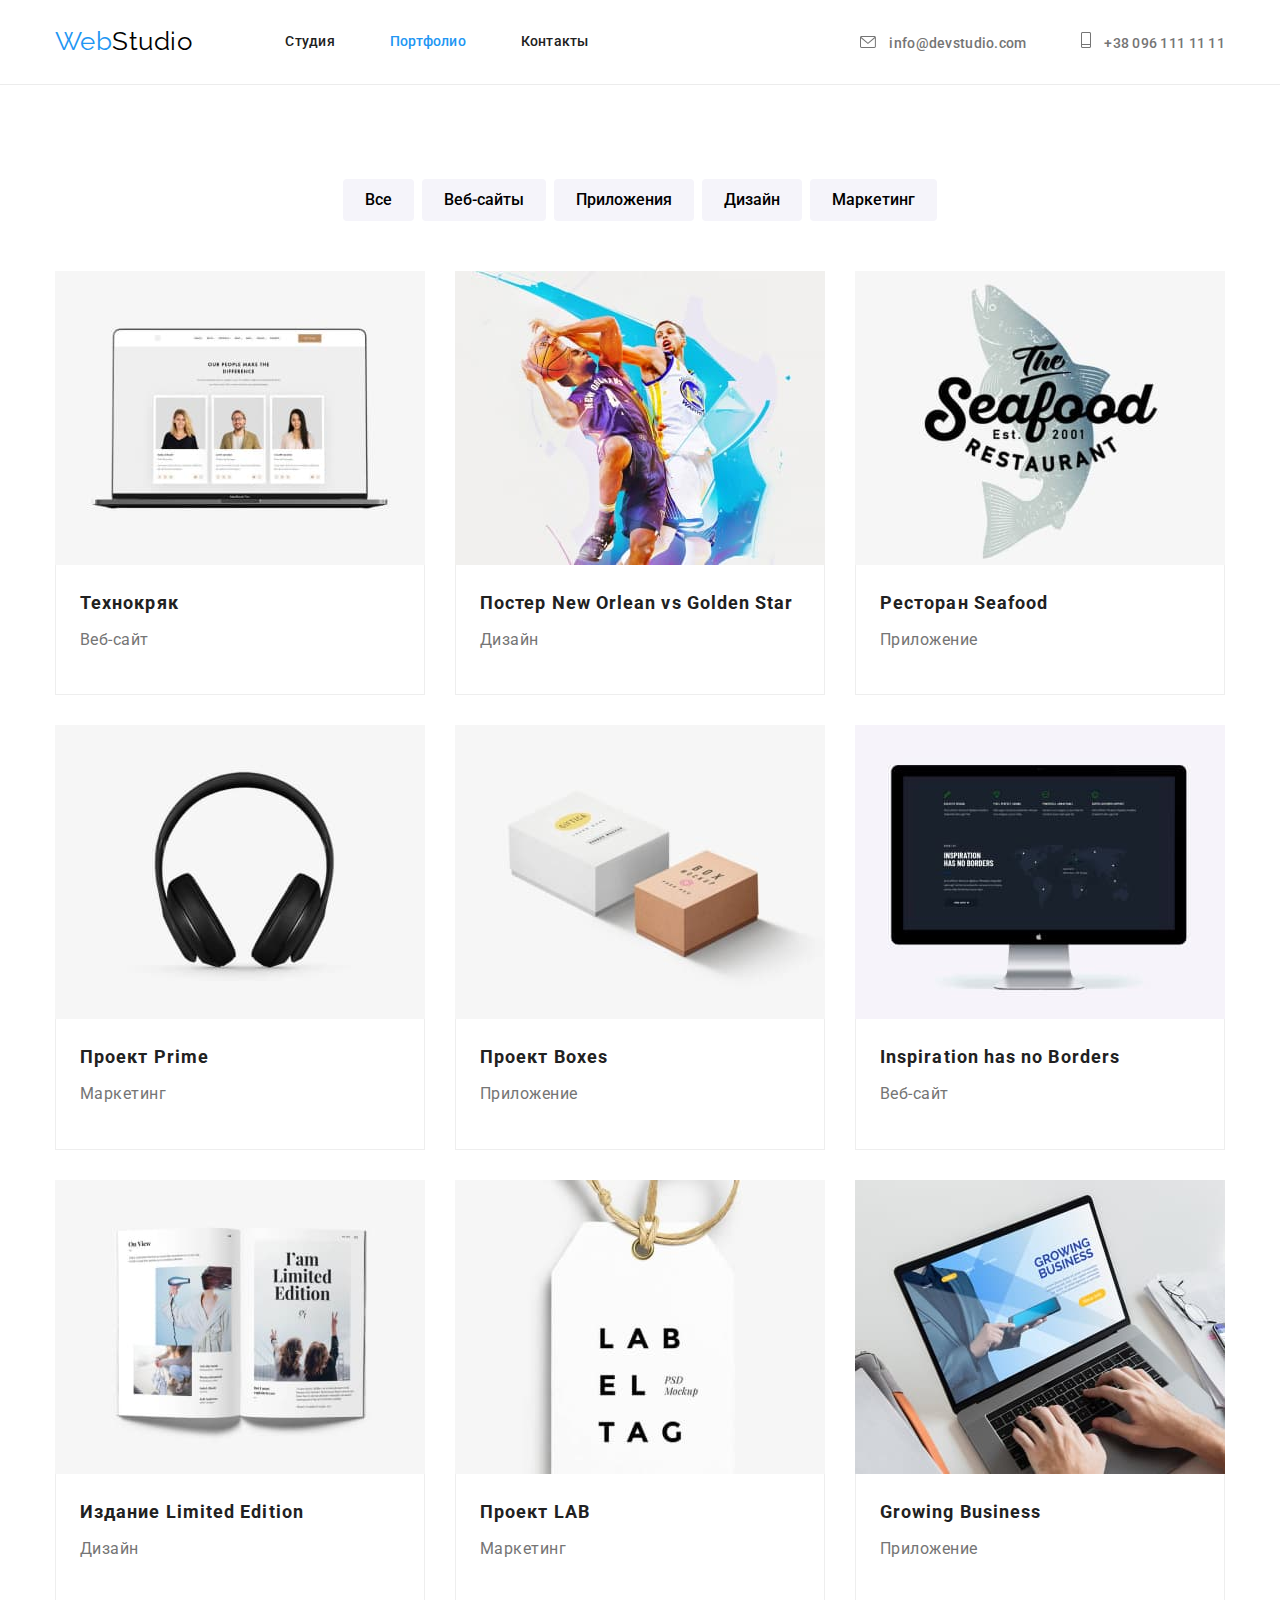
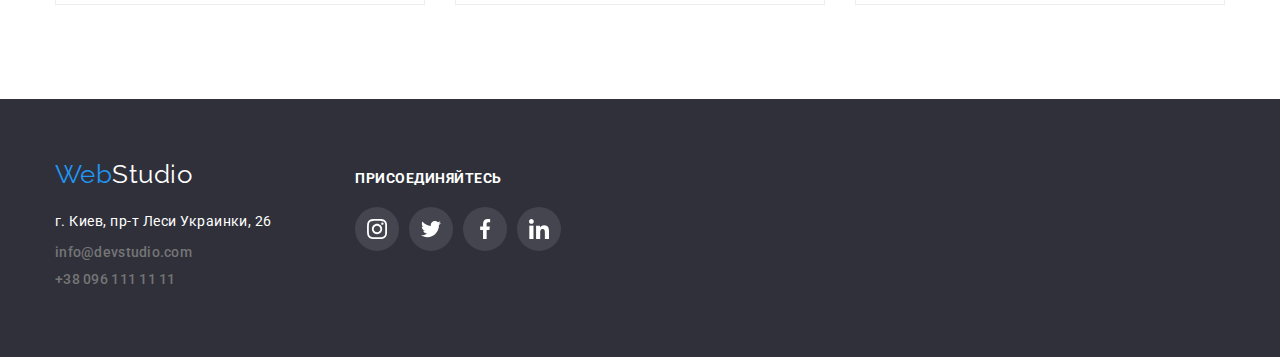
==== portfolio.html @ c344f531 "cloned all files  from hw4" ====
<!DOCTYPE html>
<html lang="ru">
<head>
    <meta charset="UTF-8">
    <meta http-equiv="X-UA-Compatible" content="IE=edge">
    <meta name="viewport" content="width=device-width, initial-scale=1.0">
    <title>Портфолио</title>
    <link rel="preconnect" href="https://fonts.gstatic.com">
    <link href="https://fonts.googleapis.com/css2?family=Raleway:wght@700&family=Roboto:wght@400;500;700;900&display=swap"
        rel="stylesheet">
    <link rel="stylesheet" href="https://cdnjs.cloudflare.com/ajax/libs/modern-normalize/1.0.0/modern-normalize.min.css">
    <link rel="stylesheet" href="./css/styles.css">
</head>
<body>
    <header>
        <div class="container header">
            <nav class="nav">
                <a href="./index.html" class="logo"><span class="logo-start">Web</span>Studio</a>
                <ul class="header-nav-list">
                    <li><a href="./index.html" class="nav-links ">Студия</a></li>
                    <li><a href="./portfolio.html" class="nav-links active">Портфолио</a></li>
                    <li><a href="" class="nav-links">Контакты</a></li>
                </ul>
            </nav>
            <ul class="header-address">
                <li>
    
                    <a href="mailto:info@devstudio.com" class="nav-contacts">
                        <svg class="icon-envelope">
                            <use href="./images/symbol-defs.svg#icon-envelope"></use>
                        </svg>
                        info@devstudio.com</a>
                </li>
                <li>
                    <a href="tel:+380961111111" class="nav-contacts">
                        <svg class="icon-phone">
                            <use href="./images/symbol-defs.svg#icon-phone" width="10" height="16"
                                class="icon-envelope-use"></use>
                        </svg>
                        +38 096 111 11 11</a>
                </li>
            </ul>
        </div>
    </header>

        <main>
            
            <section class="portfolio-second section">
                <div class="container ">
                    <h1 class="visually-hidden">Портфолио</h1>
                    <ul class="buttons-list">
                        <li><button type="button" class="buttons">Все</button></li>
                        <li><button type="button" class="buttons">Веб-сайты</button></li>
                        <li><button type="button" class="buttons">Приложения</button></li>
                        <li><button type="button" class="buttons">Дизайн</button></li>
                        <li><button type="button" class="buttons">Маркетинг</button></li>
                    </ul>
                    <ul class="portfolio">
                        <li class="portfolio-list">
                            <a href="" class="portfolio-link">
                                <div class="portfolio-card">
                                    <img src="./images/screen.jpg" alt="монитор екран" width="370">
                                    <div class="portfolio-item-text">
                                        <h2 class="projects-title">Технокряк</h2>
                                        <p class="projects-sub-title">Веб-сайт</p>
                                    </div>
                                </div>
                            </a>
                        </li>
                        <li class="portfolio-list">
                            <a href="" class="portfolio-link">
                                <div class="portfolio-card">
                                    <img src="./images/colorfull_man.jpg" alt="men playing basketball" width="370">
                                    <div class="portfolio-item-text">
                                        <h2 class="projects-title">Постер New Orlean vs Golden Star</h2>
                                        <p class="projects-sub-title">Дизайн</p>
                                    </div>
                                </div>
                            </a>
                        </li>
                        <li class="portfolio-list">
                            <a href="" class="portfolio-link">
                                <div class="portfolio-card">
                                    <img src="./images/Group1.jpg" alt="logo of restaurant" width="370">
                                    <div class="portfolio-item-text">
                                        <h2 class="projects-title">Ресторан Seafood</h2>
                                        <p class="projects-sub-title">Приложение</p>
                                    </div>
                                </div>
                            </a>
                        </li>
                        <li class="portfolio-list">
                            <a href="" class="portfolio-link">
                                <div class="portfolio-card">
                                    <img src="./images/headphones.jpg" alt="headphones" width="370">
                                    <div class="portfolio-item-text">
                                        <h2 class="projects-title">Проект Prime</h2>
                                        <p class="projects-sub-title">Маркетинг</p>
                                    </div>
                                </div>
                            </a>
                        </li>
                        <li class="portfolio-list">
                            <a href="" class="portfolio-link">
                                <div class="portfolio-card">
                                    <img src="./images/blocks.jpg" alt="boxes" width="370">
                                    <div class="portfolio-item-text">
                                        <h2 class="projects-title">Проект Boxes</h2>
                                        <p class="projects-sub-title">Приложение</p>
                                    </div>
                                </div>
                            </a>
                        </li>
                        <li class="portfolio-list">
                            <a href="" class="portfolio-link">
                                <div class="portfolio-card">
                                    <img src="./images/monitor.jpg" alt="monitor" width="370">
                                    <div class="portfolio-item-text">
                                        <h2 class="projects-title">Inspiration has no Borders</h2>
                                        <p class="projects-sub-title">Веб-сайт</p>
                                    </div>
                                </div>
                            </a>
                        </li>
                        <li class="portfolio-list">
                            <a href="" class="portfolio-link">
                                <div class="portfolio-card">
                                    <img src="./images/magazine.jpg" alt="magazine" width="370">
                                    <div class="portfolio-item-text">
                                        <h2 class="projects-title">Издание Limited Edition</h2>
                                        <p class="projects-sub-title">Дизайн</p>
                                    </div>
                                </div>
                            </a>
                        </li>
                        <li class="portfolio-list">
                            <a href="" class="portfolio-link">
                                <div class="portfolio-card">
                                    <img src="./images/lab_tag.jpg" alt="label" width="370">
                                    <div class="portfolio-item-text">
                                        <h2 class="projects-title">Проект LAB</h2>
                                        <p class="projects-sub-title">Маркетинг</p>
                                    </div>
                                </div>
                            </a>
                        </li>
                        <li class="portfolio-list">
                            <a href="" class="portfolio-link">
                                <div class="portfolio-card">
                                    <img src="./images/laptop.jpg" alt="working on laptop" width="370">
                                    <div class="portfolio-item-text">
                                        <h2 class="projects-title">Growing Business</h2>
                                        <p class="projects-sub-title">Приложение</p>
                                    </div>
                                </div>
                            </a>
                        </li>
                    </ul>
                </div>
            </section>
            
        </main>

    <footer class="footer">
        <div class="container down-footer">
            <address>
                <div class=" down">
                    <a href="./index.html" class="logo down"><span class="logo-start">Web</span><span
                            class="logo-end">Studio</span></a>
                    <p class="address">г. Киев, пр-т Леси Украинки, 26</p>
                    <ul>
                        <li><a href="mailto:info@devstudio.com" class="nav-contacts down">info@devstudio.com</a></li>
                        <li><a href="tel:+380961111111" class="nav-contacts down">+38 096 111 11 11</a></li>
                    </ul>
                </div>
            </address>
            <div class="footer-social">
                <h3 class="footer-title-social">присоединяйтесь</h3>
                <ul class="list-icons-social">
                    <li>
                        <a href="" class="icon-social footer-down">
                            <svg class="icon-logo-social">
                                <use href="./images/symbol-defs.svg#icon-instagram"></use>
                            </svg>
                        </a>
                    </li>
                    <li>
                        <a href="" class="icon-social footer-down">
                            <svg class="icon-logo-social">
                                <use href="./images/symbol-defs.svg#icon-twitter"></use>
                            </svg>
                        </a>
                    </li>
                    <li>
                        <a href="" class="icon-social footer-down">
                            <svg class="icon-logo-social ">
                                <use href="./images/symbol-defs.svg#icon-facebook"></use>
                            </svg>
                        </a>
                    </li>
                    <li>
                        <a href="" class="icon-social footer-down">
                            <svg class="icon-logo-social">
                                <use href="./images/symbol-defs.svg#icon-linkedin"></use>
                            </svg>
                        </a>
    
                    </li>
    
                </ul>
            </div>
        </div>
    </footer>
</body>
</html>
---- css/styles.css ----
:root {
  --accent-color: rgba(33, 150, 243, 1);
  --main-text-color: rgba(33, 33, 33, 1);
  --sub-text-color: rgba(117, 117, 117, 1);
  --email-phone-color: rgba(255, 255, 255, 0.6);
  --bnt-bg--color: rgba(245, 244, 250, 1);
  --footer-header: rgba(47, 48, 58, 1);
  --body-hero-color: rgba(255, 255, 255, 1);
  --logo-main-color: rgba(0, 0, 0, 1);
  --bg-color: rgba(229, 229, 229, 1);
  --header-border-color: rgba(236, 236, 236, 1);
  --portfolio-cards-border: rgba(238, 238, 238, 1);
  --team-cards-shadow: 0px 1px 3px rgba(0, 0, 0, 0.12),
    0px 1px 1px rgba(0, 0, 0, 0.14), 0px 2px 1px rgba(0, 0, 0, 0.2);
  --buttons-shadow: 0px 3px 1px rgba(0, 0, 0, 0.1),
    0px 1px 2px rgba(0, 0, 0, 0.08), 0px 2px 2px rgba(0, 0, 0, 0.12);
  --margins-portfolio-cards: 30px;
  --portfolio-shadow: 0px 1px 1px rgba(0, 0, 0, 0.12),
    0px 4px 4px rgba(0, 0, 0, 0.06), 1px 4px 6px rgba(0, 0, 0, 0.16);
  --hero-overlay: rgba(47, 48, 58, 0.4);
  --envelope-hover-color: 0px 4px 4px rgba(0, 0, 0, 0.25);
  --icons-bg-footer: rgba(255, 255, 255, 0.1);
  --clients-icons-border: rgba(175, 177, 184, 1);
  --icons-color: rgb(175, 177, 184);
}
body {
  background-color: var(--body-hero-color);
  color: var(--sub-text-color);
  font-family: Roboto, sans-serif;
  /* line-height: 1.71;
  font-size: 14px; */
  letter-spacing: 0.03em;
}
h1,
h2,
h3,
h4,
h5,
h6 {
  color: var(--main-text-color);
  margin: 0;
}
img {
  display: block;
}
ul,
p {
  margin: 0;
  padding-left: 0;
}
ul li {
  text-decoration: none;
  list-style: none;
}
.titles-basic {
  font-size: 36px;
  line-height: 1.17;
  text-align: center;
}
.section {
  padding: 94px 0;
}
.visually-hidden {
  position: absolute !important;
  clip: rect(1px 1px 1px 1px);
  clip: rect(1px, 1px, 1px, 1px);
  padding: 0 !important;
  border: 0 !important;
  height: 1px !important;
  width: 1px !important;
  overflow: hidden;
}
/* header */

.container {
  max-width: 1200px;
  padding: 0 15px;
  margin: 0 auto;
}
.nav {
  display: flex;
  align-items: center;
}
header {
  border-bottom: 1px solid var(--header-border-color);
}
.container.header {
  display: flex;
  align-items: center;
}
.logo {
  font-family: Raleway, sans-serif;
  padding: 24px 0 25px 0;
  margin-right: 93px;
  display: inline-block;
  color: var(--logo-main-color);
  font-size: 26px;
  line-height: 1.19;
  text-decoration: none;
}
.logo-start {
  color: var(--accent-color);
}
.header-nav-list li,
.header-address li {
  display: inline-block;
}
.header-nav-list > :not(li:last-child),
.header-address > :not(li:last-child) {
  margin-right: 50px;
}

.header-address {
  margin-left: auto;
}
.header-nav-list a,
.header-address a {
  padding: 32px 0;
  display: block;
}
.nav-links:focus,
.nav-links:hover,
.nav-links.active,
.nav-contacts:hover,
.nav-contacts:focus {
  color: var(--accent-color);
}

.nav-links {
  color: var(--main-text-color);
  font-weight: 500;
  font-size: 14px;
  line-height: 1.14;
  letter-spacing: 0.02em;
  text-decoration: none;
  display: block;
}

.nav-contacts {
  display: inline-block;
  color: var(--sub-text-color);
  font-weight: 500;
  font-size: 14px;
  line-height: 1.14;
  letter-spacing: 0.02em;
  text-decoration: none;
  align-items: center;
  text-align: center;
  justify-content: center;
  margin: 0 auto;
}
.icon-envelope {
  width: 16px;
  height: 12px;
  margin-right: 10px;
  fill: #757575;
}
.icon-phone {
  width: 10px;
  height: 16px;
  margin-right: 10px;
  fill: #757575;
}
.nav-contacts:focus .icon-envelope,
.nav-contacts:hover .icon-envelope,
.nav-contacts.active .icon-envelope,
.nav-contacts:focus .icon-phone,
.nav-contacts:hover .icon-phone,
.nav-contacts.active .icon-phone {
  fill: var(--accent-color);
  box-shadow: var(--envelope-hover-color);
}
/* hero section */

.hero-section {
  max-width: 1600px;
  margin: 0 auto;
  background-repeat: no-repeat;
  background-position: center;
  background-image: linear-gradient(
      to right,
      var(--hero-overlay),
      var(--hero-overlay)
    ),
    url('../images/hero_bg.jpg');
  background-color: var(--footer-header);

  text-align: center;
  padding: 200px 0;
}
.hero-title {
  font-weight: 900;
  font-size: 44px;
  line-height: 1.36;
  letter-spacing: 0.06em;
  text-transform: uppercase;
  color: var(--body-hero-color);
  margin-bottom: 30px;
}
.hero-btn {
  background-color: var(--accent-color);
  color: var(--body-hero-color);
  padding: 10px 32px;
  display: inline-block;
  font-weight: 700;
  font-size: 16px;
  line-height: 1.88;
  letter-spacing: 0.06em;
  border: none;
  border-radius: 4px;
  -webkit-border-radius: 4px;
  -moz-border-radius: 4px;
  -ms-border-radius: 4px;
  -o-border-radius: 4px;
}
.hero-btn:hover,
.hero-btn:focus {
  color: var(--main-text-color);
  background-color: var(--bnt-bg--color);
}

/* advantages */

.advantages-list {
  display: flex;
  flex-wrap: wrap;
}
.advantages-list > :not(li:last-child) {
  margin-right: 30px;
}
.advantages-item {
  width: 270px;
}
.advantages-item h3 {
  font-weight: 700;
  margin-bottom: 10px;
  font-size: 14px;
  line-height: 1.14;
  text-transform: uppercase;
}
.advantages-text {
  font-size: 14px;
  line-height: 1.71;
}
.advantages-bg-img {
  display: flex;
  background-color: var(--bnt-bg--color);
  width: 270px;
  height: 120px;
  margin-bottom: 30px;
  border-radius: 4px;
}
.icon-advntages {
  justify-content: center;
  text-align: center;
  width: 70px;
  height: 70px;
  margin: auto;
}
/* works */

.section.works {
  padding-top: 0;
}
.titles-basic.works {
  margin-bottom: 50px;
}

.works-list {
  display: flex;
}
.works-list > :not(li:last-child) {
  margin-right: 30px;
}
/* our team */

.titles-basic.team {
  margin-bottom: 50px;
}
.our-team {
  background-color: var(--bnt-bg--color);
  padding-bottom: 94px;
}
.team-cards {
  background-color: var(--body-hero-color);
  min-width: 270px;
  border-radius: 0 0 4px 4px;
  box-shadow: var(--team-cards-shadow);
  -webkit-border-radius: 0 0 4px 4px;
  -moz-border-radius: 0 0 4px 4px;
  -ms-border-radius: 0 0 4px 4px;
  -o-border-radius: 0 0 4px 4px;
}
.our-team-list {
  display: flex;
}
.our-team-list > :not(li:last-child) {
  margin-right: 30px;
}
.team-names {
  margin: 30px 0 10px 0;
  text-align: center;
}
.team-position {
  margin-bottom: 30px;
  text-align: center;
}
.list-icons-social {
  display: flex;
  width: 206px;
  margin: 0 auto;
  margin-bottom: 30px;

  flex-basis: calc(100% / 4 - 10px);
}
.icon-social {
  display: inline-block;

  padding: 12px;
  margin-right: 10px;
}
.icon-social:hover,
.icon-social:focus {
  width: 44px;
  height: 44px;
  background-color: var(--accent-color);
  border-radius: 50%;
  -webkit-border-radius: 50%;
  -moz-border-radius: 50%;
  -ms-border-radius: 50%;
  -o-border-radius: 50%;
}
.icon-social:hover .icon-logo-social,
.icon-social:focus .icon-logo-social {
  fill: var(--body-hero-color);
}
.list-icons-social svg {
  display: inline-block;
  width: 20px;
  height: 20px;
}
.icon-logo-social {
  fill: var(--icons-color);
}

/* clients */

.titles-basic.clients {
  margin-bottom: 50px;
}
.list-clients {
  display: flex;
  flex-basis: calc(100% / 6 - 150px);
}
.link-clients {
  display: flex;
  width: 170px;
  height: 90px;
  border: 1px solid var(--clients-icons-border);
  border-radius: 4px;
  margin-right: 30px;
}
.icon-clients {
  display: inline-block;
  margin: auto;
  fill: var(--icons-color);
}
.link-clients:hover,
.link-clients:focus {
  border: 1px solid var(--accent-color);
}
.link-clients:hover .icon-clients,
.link-clients:focus .icon-clients {
  fill: var(--accent-color);
}
/* footer */

.footer {
  background-color: var(--footer-header);
  padding: 60px 0;
}
.down-footer {
  display: flex;
  align-items: baseline;
}
.logo.down {
  margin-bottom: 20px;
  padding: 0;
  color: var(--body-hero-color);
}
address {
  font-style: inherit;
}
.address {
  margin-bottom: 9px;
  color: var(--body-hero-color);
  font-size: 14px;
  line-height: 1.71;
}
.nav-contacts.down {
  margin-bottom: 9px;
}
.footer-social {
  margin-left: 70px;
}
.footer-title-social {
  color: var(--body-hero-color);
  font-size: 14px;
  font-weight: 700;
  line-height: 1.14;
  text-transform: uppercase;

  margin-bottom: 20px;
}
.icon-social.footer-down {
  width: 44px;
  height: 44px;
  background-color: var(--icons-bg-footer);
  border-radius: 50%;
  -webkit-border-radius: 50%;
  -moz-border-radius: 50%;
  -ms-border-radius: 50%;
  -o-border-radius: 50%;
}
.icon-social.footer-down svg {
  fill: var(--body-hero-color);
}
.icon-social.footer-down:hover,
.icon-social.footer-down:focus {
  background-color: var(--accent-color);
}
/* second page Portfolio */

.portfolio-second {
  padding: 94px 0;
}
.buttons {
  padding: 6px 22px;
  background-color: var(--bnt-bg--color);
  border: none;
  cursor: pointer;
  font-weight: 500;
  font-size: 16px;
  line-height: 1.86;
  border-radius: 4px;
  -moz-border-radius: 4px;
  -ms-border-radius: 4px;
  -o-border-radius: 4px;
  -webkit-border-radius: 4px;
}
.buttons-list > :not(li:last-child) {
  margin-right: 8px;
}
.buttons-list {
  display: flex;
  justify-content: center;
  margin-bottom: 50px;
}
.buttons:hover,
.buttons:focus {
  background-color: var(--accent-color);
  color: var(--body-hero-color);
  box-shadow: var(--buttons-shadow);
}
.projects-title {
  font-weight: 700;
  font-size: 18px;
  line-height: 2;
  letter-spacing: 0.06em;
}
.projects-sub-title {
  font-size: 16px;
  line-height: 1.86;
}
.portfolio {
  display: flex;
  flex-wrap: wrap;

  margin-bottom: calc(-1 * var(--margins-portfolio-cards));
  margin-right: calc(-1 * var(--margins-portfolio-cards));
}
.portfolio > .portfolio-list {
  flex-basis: calc(100% / 3 - var(--margins-portfolio-cards));

  margin-bottom: var(--margins-portfolio-cards);
  margin-right: var(--margins-portfolio-cards);
}
.portfolio-list img {
  max-width: 100%;
}
.portfolio-link {
  text-decoration: none;
  color: inherit;
}
.portfolio-link:hover .portfolio-card,
.portfolio-link:focus .portfolio-card {
  box-shadow: var(--portfolio-shadow);
  cursor: pointer;
}

/* .portfolio-list {
  margin-bottom: 30px;
}
.portfolio-list:nth-last-child(-n + 3) {
  padding-bottom: 0;
} */

.portfolio-list h2 {
  margin-bottom: 4px;
}
.portfolio-list p {
  margin-bottom: 20px;
}
.portfolio-item-text {
  border: 1px solid var(--portfolio-cards-border);
  border-top: none;
  padding: 20px 24px;
}
/* .portfolio > :not(li:nth-child(3n)) {
  margin-right: 30px;
}  */
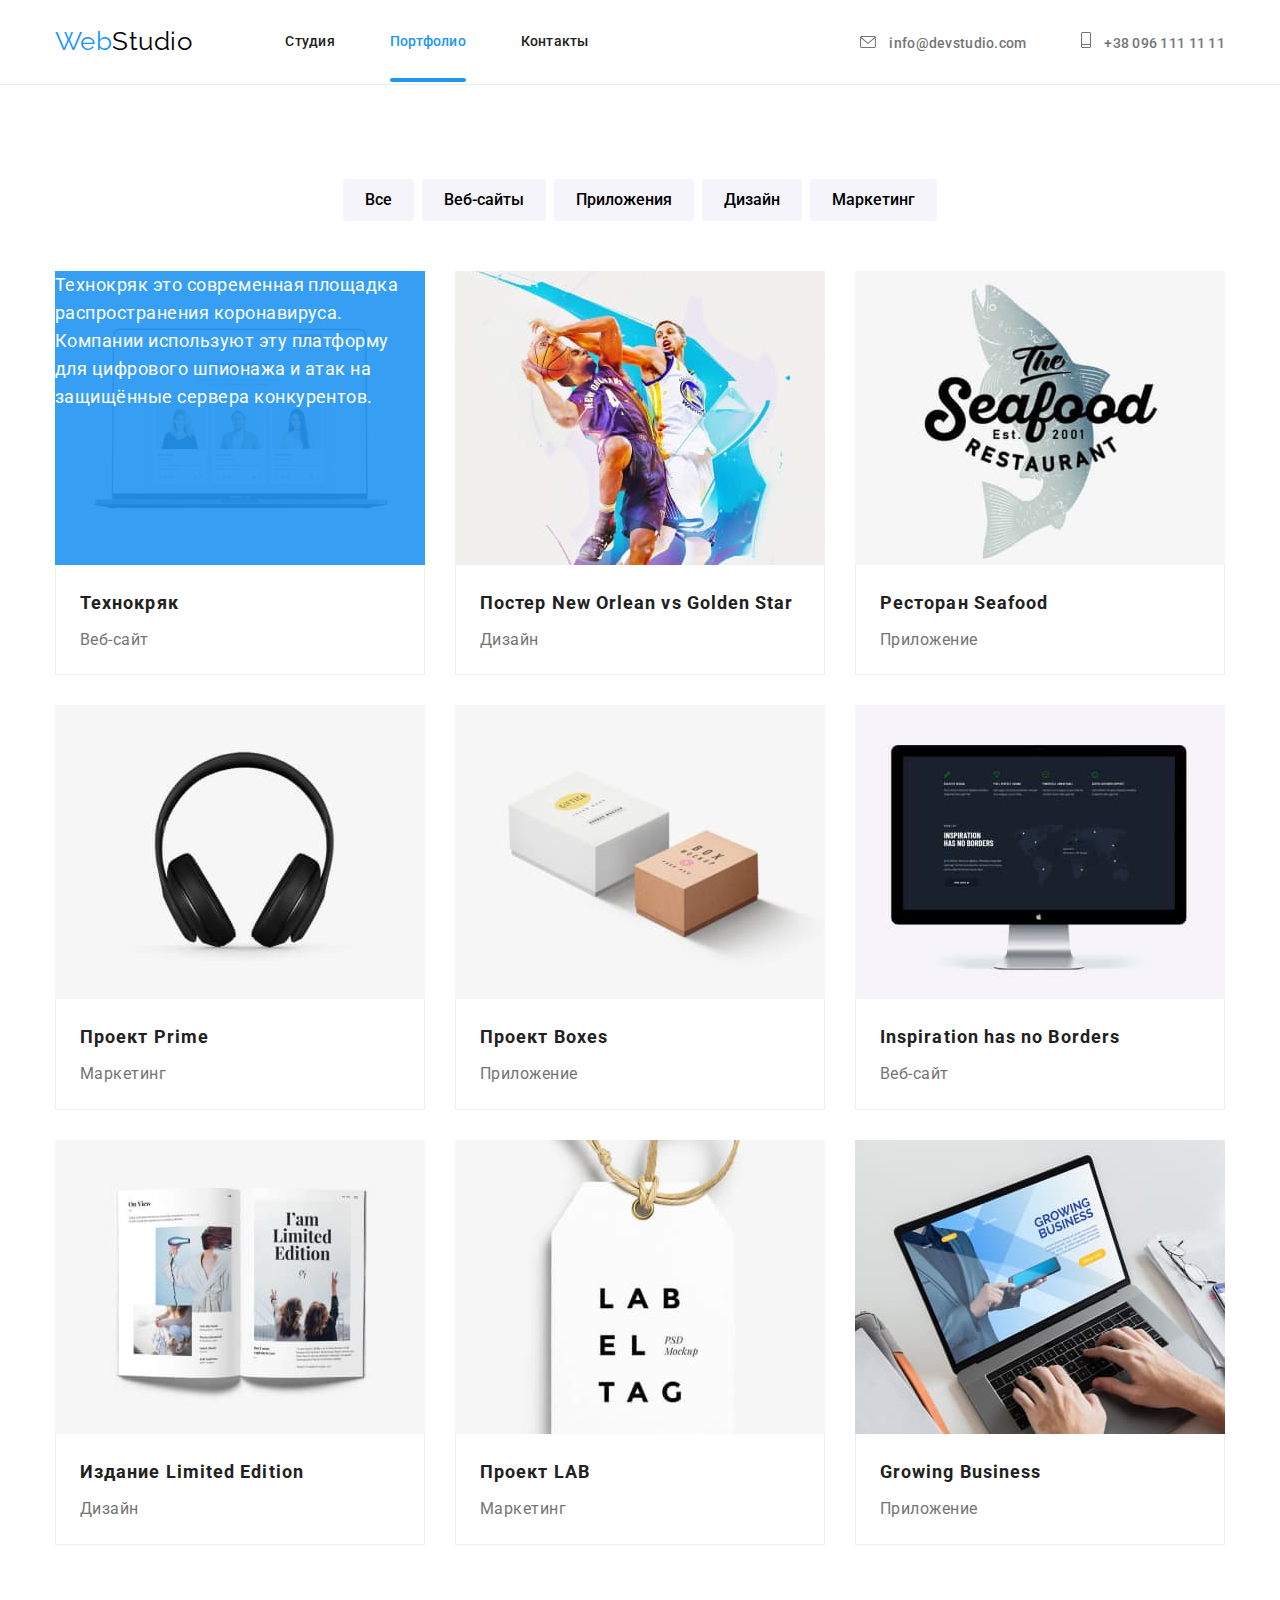
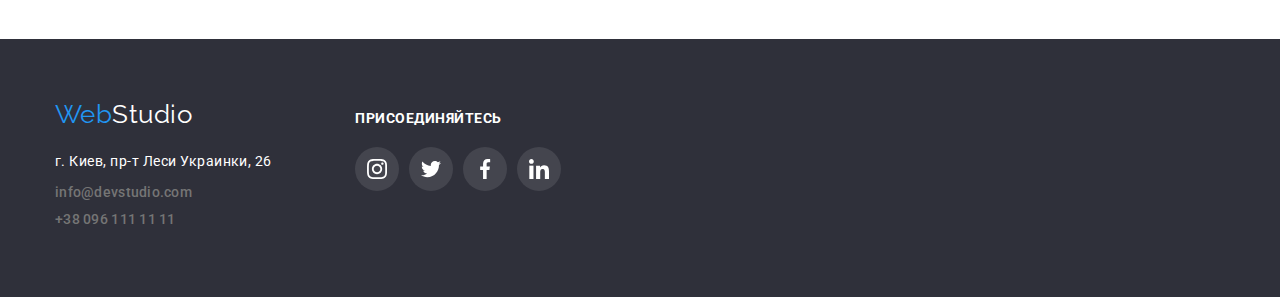
==== commit c077b5c8: "added positioning, animation" ====
--- a/portfolio.html
+++ b/portfolio.html
@@ -59,11 +59,18 @@
                         <li class="portfolio-list">
                             <a href="" class="portfolio-link">
                                 <div class="portfolio-card">
-                                    <img src="./images/screen.jpg" alt="монитор екран" width="370">
+                                    <div class="portfolio-card-img">
+                                        <img src="./images/screen.jpg" alt="монитор екран" width="370" >
+                                        <div class="portfolio-card-overlay">
+                                            <p>Технокряк это современная площадка распространения коронавируса. Компании используют эту платформу для цифрового
+                                                шпионажа и атак на защищённые сервера конкурентов.</p>
+                                        </div>
+                                    </div>                                    
                                     <div class="portfolio-item-text">
                                         <h2 class="projects-title">Технокряк</h2>
                                         <p class="projects-sub-title">Веб-сайт</p>
                                     </div>
+                                    
                                 </div>
                             </a>
                         </li>
--- a/css/styles.css
+++ b/css/styles.css
@@ -1,5 +1,6 @@
 :root {
   --accent-color: rgba(33, 150, 243, 1);
+  --accent-color-blurry: rgba(33, 150, 243, 0.9);
   --main-text-color: rgba(33, 33, 33, 1);
   --sub-text-color: rgba(117, 117, 117, 1);
   --email-phone-color: rgba(255, 255, 255, 0.6);
@@ -22,6 +23,7 @@
   --icons-bg-footer: rgba(255, 255, 255, 0.1);
   --clients-icons-border: rgba(175, 177, 184, 1);
   --icons-color: rgb(175, 177, 184);
+  --works-bg: rgba(47, 48, 58, 0.8);
 }
 body {
   background-color: var(--body-hero-color);
@@ -101,6 +103,9 @@
 .logo-start {
   color: var(--accent-color);
 }
+.header-nav-list {
+  line-height: 1.14;
+}
 .header-nav-list li,
 .header-address li {
   display: inline-block;
@@ -125,7 +130,32 @@
 .nav-contacts:focus {
   color: var(--accent-color);
 }
-
+.nav-links.active {
+  position: relative;
+}
+.nav-links.active::after {
+  content: "";
+  display: inline-block;
+  position: absolute;
+  bottom: 0;
+  right: 0;
+  width: 100%;
+  height: 4px;
+  background-color: var(--accent-color);
+  border-radius: 2px;
+  transition: scalex 250ms cubic-bezier(0.4, 0, 0.2, 1);
+  -webkit-transition: scalex 250ms cubic-bezier(0.4, 0, 0.2, 1);
+  -moz-transition: scalex 250ms cubic-bezier(0.4, 0, 0.2, 1);
+  -ms-transition: scalex 250ms cubic-bezier(0.4, 0, 0.2, 1);
+  -o-transition: scalex 250ms cubic-bezier(0.4, 0, 0.2, 1);
+}
+.nav-links.active:hover:after {
+  transform: scalex(1.3);
+  -webkit-transform: scalex(1.3);
+  -moz-transform: scalex(1.3);
+  -ms-transform: scalex(1.3);
+  -o-transform: scalex(1.3);
+}
 .nav-links {
   color: var(--main-text-color);
   font-weight: 500;
@@ -134,6 +164,7 @@
   letter-spacing: 0.02em;
   text-decoration: none;
   display: block;
+  transition: color 250ms cubic-bezier(0.4, 0, 0.2, 1);
 }
 
 .nav-contacts {
@@ -148,18 +179,27 @@
   text-align: center;
   justify-content: center;
   margin: 0 auto;
+  transition: color 250ms cubic-bezier(0.4, 0, 0.2, 1);
+  -webkit-transition: color 250ms cubic-bezier(0.4, 0, 0.2, 1);
+  -moz-transition: color 250ms cubic-bezier(0.4, 0, 0.2, 1);
+  -ms-transition: color 250ms cubic-bezier(0.4, 0, 0.2, 1);
+  -o-transition: color 250ms cubic-bezier(0.4, 0, 0.2, 1);
 }
 .icon-envelope {
   width: 16px;
   height: 12px;
   margin-right: 10px;
   fill: #757575;
+
+  transition: fill 250ms cubic-bezier(0.4, 0, 0.2, 1);
 }
 .icon-phone {
   width: 10px;
   height: 16px;
   margin-right: 10px;
   fill: #757575;
+
+  transition: fill 250ms cubic-bezier(0.4, 0, 0.2, 1);
 }
 .nav-contacts:focus .icon-envelope,
 .nav-contacts:hover .icon-envelope,
@@ -168,7 +208,6 @@
 .nav-contacts:hover .icon-phone,
 .nav-contacts.active .icon-phone {
   fill: var(--accent-color);
-  box-shadow: var(--envelope-hover-color);
 }
 /* hero section */
 
@@ -182,7 +221,7 @@
       var(--hero-overlay),
       var(--hero-overlay)
     ),
-    url('../images/hero_bg.jpg');
+    url("../images/hero_bg.jpg");
   background-color: var(--footer-header);
 
   text-align: center;
@@ -212,6 +251,9 @@
   -moz-border-radius: 4px;
   -ms-border-radius: 4px;
   -o-border-radius: 4px;
+
+  transition: color 250ms cubic-bezier(0.4, 0, 0.2, 1),
+    background-color 250ms cubic-bezier(0.4, 0, 0.2, 1);
 }
 .hero-btn:hover,
 .hero-btn:focus {
@@ -271,6 +313,29 @@
 }
 .works-list > :not(li:last-child) {
   margin-right: 30px;
+}
+.work-list-container {
+  position: relative;
+}
+.works-text {
+  position: absolute;
+  bottom: 0;
+  right: 0;
+
+  display: flex;
+  justify-content: center;
+  align-items: center;
+
+  background-color: var(--works-bg);
+  height: 70px;
+  width: 100%;
+
+  color: var(--body-hero-color);
+  font-weight: 700;
+  font-size: 14px;
+  line-height: 1.14;
+  /* text-align: center; */
+  text-transform: uppercase;
 }
 /* our team */
 
@@ -291,6 +356,9 @@
   -ms-border-radius: 0 0 4px 4px;
   -o-border-radius: 0 0 4px 4px;
 }
+.team-cards-text-area {
+  padding: 32px 30px;
+}
 .our-team-list {
   display: flex;
 }
@@ -298,7 +366,7 @@
   margin-right: 30px;
 }
 .team-names {
-  margin: 30px 0 10px 0;
+  margin: 0 0 10px 0;
   text-align: center;
 }
 .team-position {
@@ -309,15 +377,31 @@
   display: flex;
   width: 206px;
   margin: 0 auto;
-  margin-bottom: 30px;
-
   flex-basis: calc(100% / 4 - 10px);
 }
 .icon-social {
-  display: inline-block;
-
-  padding: 12px;
+  display: flex;
+  margin: auto;
+
+  width: 20px;
+  height: 20px;
+}
+.icon-social {
+  display: flex;
+  margin: auto;
+  height: 44px;
+  width: 44px;
   margin-right: 10px;
+  transition: background-color 250ms cubic-bezier(0.4, 0, 0.2, 1),
+    fill 250ms cubic-bezier(0.4, 0, 0.2, 1);
+  -webkit-transition: background-color 250ms cubic-bezier(0.4, 0, 0.2, 1);
+  -moz-transition: background-color 250ms cubic-bezier(0.4, 0, 0.2, 1);
+  -ms-transition: background-color 250ms cubic-bezier(0.4, 0, 0.2, 1);
+  -o-transition: background-color 250ms cubic-bezier(0.4, 0, 0.2, 1);
+}
+.icon-logo-social {
+  display: flex;
+  margin: auto;
 }
 .icon-social:hover,
 .icon-social:focus {
@@ -330,6 +414,11 @@
   -ms-border-radius: 50%;
   -o-border-radius: 50%;
 }
+/* .icon-social:hover .icon-logo-social,
+.icon-social:focus .icon-logo-social {
+  margin: auto;
+} */
+
 .icon-social:hover .icon-logo-social,
 .icon-social:focus .icon-logo-social {
   fill: var(--body-hero-color);
@@ -359,11 +448,21 @@
   border: 1px solid var(--clients-icons-border);
   border-radius: 4px;
   margin-right: 30px;
+  transition: border 250ms cubic-bezier(0.4, 0, 0.2, 1);
+  -webkit-transition: border 250ms cubic-bezier(0.4, 0, 0.2, 1);
+  -moz-transition: border 250ms cubic-bezier(0.4, 0, 0.2, 1);
+  -ms-transition: border 250ms cubic-bezier(0.4, 0, 0.2, 1);
+  -o-transition: border 250ms cubic-bezier(0.4, 0, 0.2, 1);
 }
 .icon-clients {
   display: inline-block;
   margin: auto;
   fill: var(--icons-color);
+  transition: fill 250ms cubic-bezier(0.4, 0, 0.2, 1);
+  -webkit-transition: fill 250ms cubic-bezier(0.4, 0, 0.2, 1);
+  -moz-transition: fill 250ms cubic-bezier(0.4, 0, 0.2, 1);
+  -ms-transition: fill 250ms cubic-bezier(0.4, 0, 0.2, 1);
+  -o-transition: fill 250ms cubic-bezier(0.4, 0, 0.2, 1);
 }
 .link-clients:hover,
 .link-clients:focus {
@@ -447,6 +546,22 @@
   -ms-border-radius: 4px;
   -o-border-radius: 4px;
   -webkit-border-radius: 4px;
+
+  transition: background-color 250ms cubic-bezier(0.4, 0, 0.2, 1),
+    color 250ms cubic-bezier(0.4, 0, 0.2, 1),
+    box-shadow 250ms cubic-bezier(0.4, 0, 0.2, 1);
+  -webkit-transition: background-color 250ms cubic-bezier(0.4, 0, 0.2, 1),
+    color 250ms cubic-bezier(0.4, 0, 0.2, 1),
+    box-shadow 250ms cubic-bezier(0.4, 0, 0.2, 1);
+  -moz-transition: background-color 250ms cubic-bezier(0.4, 0, 0.2, 1),
+    color 250ms cubic-bezier(0.4, 0, 0.2, 1),
+    box-shadow 250ms cubic-bezier(0.4, 0, 0.2, 1);
+  -ms-transition: background-color 250ms cubic-bezier(0.4, 0, 0.2, 1),
+    color 250ms cubic-bezier(0.4, 0, 0.2, 1),
+    box-shadow 250ms cubic-bezier(0.4, 0, 0.2, 1);
+  -o-transition: background-color 250ms cubic-bezier(0.4, 0, 0.2, 1),
+    color 250ms cubic-bezier(0.4, 0, 0.2, 1),
+    box-shadow 250ms cubic-bezier(0.4, 0, 0.2, 1);
 }
 .buttons-list > :not(li:last-child) {
   margin-right: 8px;
@@ -492,6 +607,14 @@
   text-decoration: none;
   color: inherit;
 }
+.portfolio-card {
+  transition: box-shadow 250ms cubic-bezier(0.4, 0, 0.2, 1);
+  -webkit-transition: box-shadow 250ms cubic-bezier(0.4, 0, 0.2, 1);
+  -moz-transition: box-shadow 250ms cubic-bezier(0.4, 0, 0.2, 1);
+  -ms-transition: box-shadow 250ms cubic-bezier(0.4, 0, 0.2, 1);
+  -o-transition: box-shadow 250ms cubic-bezier(0.4, 0, 0.2, 1);
+}
+
 .portfolio-link:hover .portfolio-card,
 .portfolio-link:focus .portfolio-card {
   box-shadow: var(--portfolio-shadow);
@@ -508,14 +631,32 @@
 .portfolio-list h2 {
   margin-bottom: 4px;
 }
-.portfolio-list p {
-  margin-bottom: 20px;
-}
+
 .portfolio-item-text {
   border: 1px solid var(--portfolio-cards-border);
   border-top: none;
   padding: 20px 24px;
 }
+.portfolio-card-img {
+  position: relative;
+}
+
+.portfolio-card-overlay {
+  position: absolute;
+  width: 100%;
+  height: 100%;
+  bottom: 0;
+  right: 0;
+
+  font-size: 18px;
+  line-height: 1.56;
+  background-color: var(--accent-color-blurry);
+  color: var(--body-hero-color);
+  -webkit-transform: ;
+  -moz-transform: ;
+  -ms-transform: ;
+  -o-transform: ;
+}
 /* .portfolio > :not(li:nth-child(3n)) {
   margin-right: 30px;
 }  */
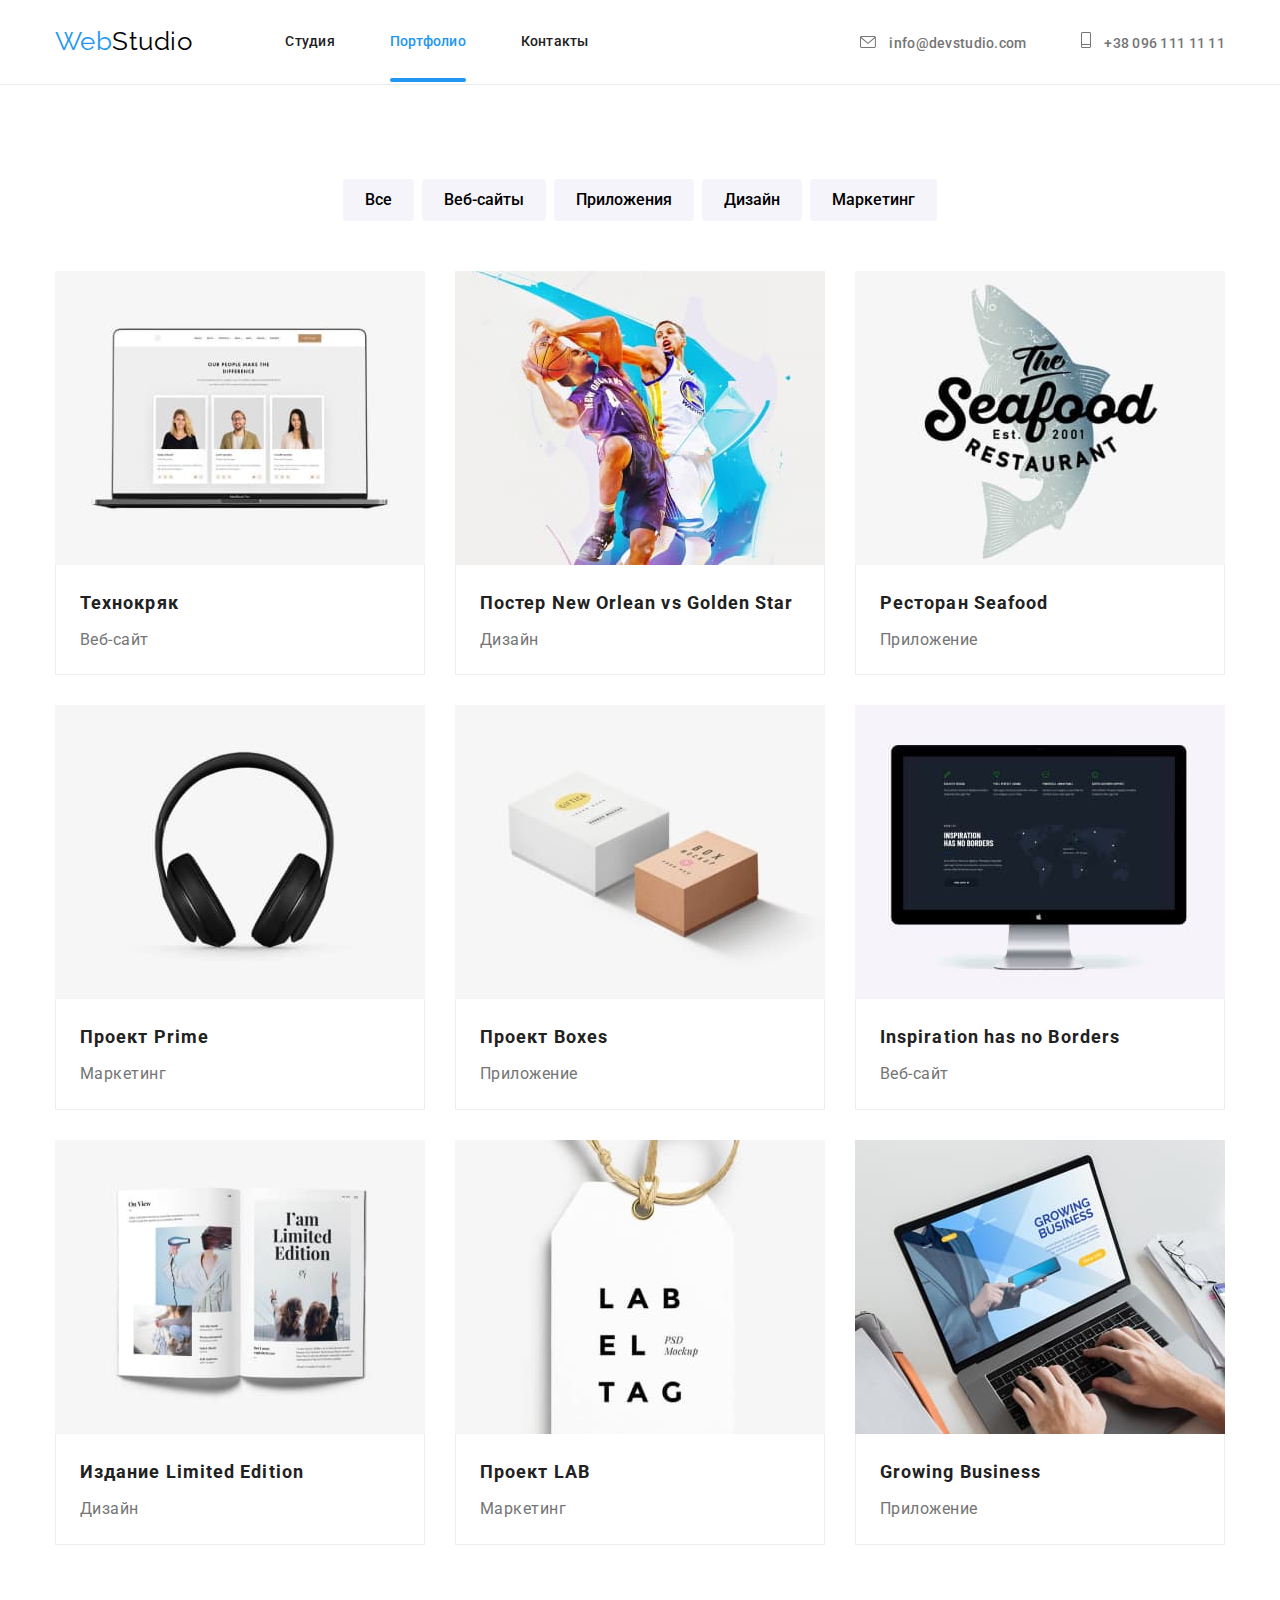
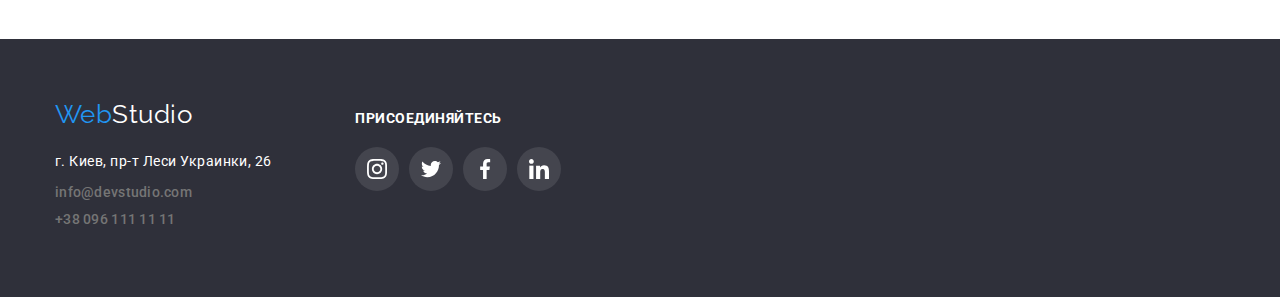
==== commit 5137c346: "animation in portfolio" ====
--- a/portfolio.html
+++ b/portfolio.html
@@ -77,7 +77,13 @@
                         <li class="portfolio-list">
                             <a href="" class="portfolio-link">
                                 <div class="portfolio-card">
-                                    <img src="./images/colorfull_man.jpg" alt="men playing basketball" width="370">
+                                    <div class="portfolio-card-img">
+                                        <img src="./images/colorfull_man.jpg" alt="men playing basketball" width="370">
+                                        <div class="portfolio-card-overlay">
+                                            <p>Технокряк это современная площадка распространения коронавируса. Компании используют эту платформу для цифрового
+                                                шпионажа и атак на защищённые сервера конкурентов.</p>
+                                        </div>
+                                    </div>
                                     <div class="portfolio-item-text">
                                         <h2 class="projects-title">Постер New Orlean vs Golden Star</h2>
                                         <p class="projects-sub-title">Дизайн</p>
@@ -88,7 +94,13 @@
                         <li class="portfolio-list">
                             <a href="" class="portfolio-link">
                                 <div class="portfolio-card">
-                                    <img src="./images/Group1.jpg" alt="logo of restaurant" width="370">
+                                    <div class="portfolio-card-img">
+                                        <img src="./images/Group1.jpg" alt="logo of restaurant" width="370">
+                                        <div class="portfolio-card-overlay">
+                                            <p>Технокряк это современная площадка распространения коронавируса. Компании используют эту платформу для цифрового
+                                                шпионажа и атак на защищённые сервера конкурентов.</p>
+                                        </div>
+                                    </div>
                                     <div class="portfolio-item-text">
                                         <h2 class="projects-title">Ресторан Seafood</h2>
                                         <p class="projects-sub-title">Приложение</p>
@@ -99,7 +111,13 @@
                         <li class="portfolio-list">
                             <a href="" class="portfolio-link">
                                 <div class="portfolio-card">
-                                    <img src="./images/headphones.jpg" alt="headphones" width="370">
+                                    <div class="portfolio-card-img">
+                                        <img src="./images/headphones.jpg" alt="headphones" width="370">
+                                        <div class="portfolio-card-overlay">
+                                            <p>Технокряк это современная площадка распространения коронавируса. Компании используют эту платформу для цифрового
+                                                шпионажа и атак на защищённые сервера конкурентов.</p>
+                                        </div>
+                                    </div>
                                     <div class="portfolio-item-text">
                                         <h2 class="projects-title">Проект Prime</h2>
                                         <p class="projects-sub-title">Маркетинг</p>
@@ -110,7 +128,13 @@
                         <li class="portfolio-list">
                             <a href="" class="portfolio-link">
                                 <div class="portfolio-card">
-                                    <img src="./images/blocks.jpg" alt="boxes" width="370">
+                                    <div class="portfolio-card-img">
+                                        <img src="./images/blocks.jpg" alt="boxes" width="370">
+                                        <div class="portfolio-card-overlay">
+                                            <p>Технокряк это современная площадка распространения коронавируса. Компании используют эту платформу для цифрового
+                                                шпионажа и атак на защищённые сервера конкурентов.</p>
+                                        </div>
+                                    </div>
                                     <div class="portfolio-item-text">
                                         <h2 class="projects-title">Проект Boxes</h2>
                                         <p class="projects-sub-title">Приложение</p>
@@ -121,7 +145,13 @@
                         <li class="portfolio-list">
                             <a href="" class="portfolio-link">
                                 <div class="portfolio-card">
-                                    <img src="./images/monitor.jpg" alt="monitor" width="370">
+                                    <div class="portfolio-card-img">
+                                        <img src="./images/monitor.jpg" alt="monitor" width="370">
+                                        <div class="portfolio-card-overlay">
+                                            <p>Технокряк это современная площадка распространения коронавируса. Компании используют эту платформу для цифрового
+                                                шпионажа и атак на защищённые сервера конкурентов.</p>
+                                        </div>
+                                    </div>
                                     <div class="portfolio-item-text">
                                         <h2 class="projects-title">Inspiration has no Borders</h2>
                                         <p class="projects-sub-title">Веб-сайт</p>
@@ -132,7 +162,13 @@
                         <li class="portfolio-list">
                             <a href="" class="portfolio-link">
                                 <div class="portfolio-card">
-                                    <img src="./images/magazine.jpg" alt="magazine" width="370">
+                                    <div class="portfolio-card-img">
+                                        <img src="./images/magazine.jpg" alt="magazine" width="370">
+                                        <div class="portfolio-card-overlay">
+                                            <p>Технокряк это современная площадка распространения коронавируса. Компании используют эту платформу для цифрового
+                                                шпионажа и атак на защищённые сервера конкурентов.</p>
+                                        </div>
+                                    </div>
                                     <div class="portfolio-item-text">
                                         <h2 class="projects-title">Издание Limited Edition</h2>
                                         <p class="projects-sub-title">Дизайн</p>
@@ -143,7 +179,13 @@
                         <li class="portfolio-list">
                             <a href="" class="portfolio-link">
                                 <div class="portfolio-card">
-                                    <img src="./images/lab_tag.jpg" alt="label" width="370">
+                                    <div class="portfolio-card-img">
+                                        <img src="./images/lab_tag.jpg" alt="label" width="370">
+                                        <div class="portfolio-card-overlay">
+                                            <p>Технокряк это современная площадка распространения коронавируса. Компании используют эту платформу для цифрового
+                                                шпионажа и атак на защищённые сервера конкурентов.</p>
+                                        </div>
+                                    </div>
                                     <div class="portfolio-item-text">
                                         <h2 class="projects-title">Проект LAB</h2>
                                         <p class="projects-sub-title">Маркетинг</p>
@@ -154,7 +196,13 @@
                         <li class="portfolio-list">
                             <a href="" class="portfolio-link">
                                 <div class="portfolio-card">
-                                    <img src="./images/laptop.jpg" alt="working on laptop" width="370">
+                                    <div class="portfolio-card-img">
+                                        <img src="./images/laptop.jpg" alt="working on laptop" width="370">
+                                        <div class="portfolio-card-overlay">
+                                            <p>Технокряк это современная площадка распространения коронавируса. Компании используют эту платформу для цифрового
+                                                шпионажа и атак на защищённые сервера конкурентов.</p>
+                                        </div>
+                                    </div>
                                     <div class="portfolio-item-text">
                                         <h2 class="projects-title">Growing Business</h2>
                                         <p class="projects-sub-title">Приложение</p>
--- a/css/styles.css
+++ b/css/styles.css
@@ -639,23 +639,27 @@
 }
 .portfolio-card-img {
   position: relative;
+  overflow: hidden;
 }
 
 .portfolio-card-overlay {
   position: absolute;
   width: 100%;
   height: 100%;
-  bottom: 0;
+  top: 0;
   right: 0;
 
+  transform: translateY(100%);
+  transition: transform 250ms ease;
+
+  padding: 63px 24px;
   font-size: 18px;
   line-height: 1.56;
   background-color: var(--accent-color-blurry);
   color: var(--body-hero-color);
-  -webkit-transform: ;
-  -moz-transform: ;
-  -ms-transform: ;
-  -o-transform: ;
+}
+.portfolio-card:hover .portfolio-card-overlay {
+  transform: translateY(0);
 }
 /* .portfolio > :not(li:nth-child(3n)) {
   margin-right: 30px;
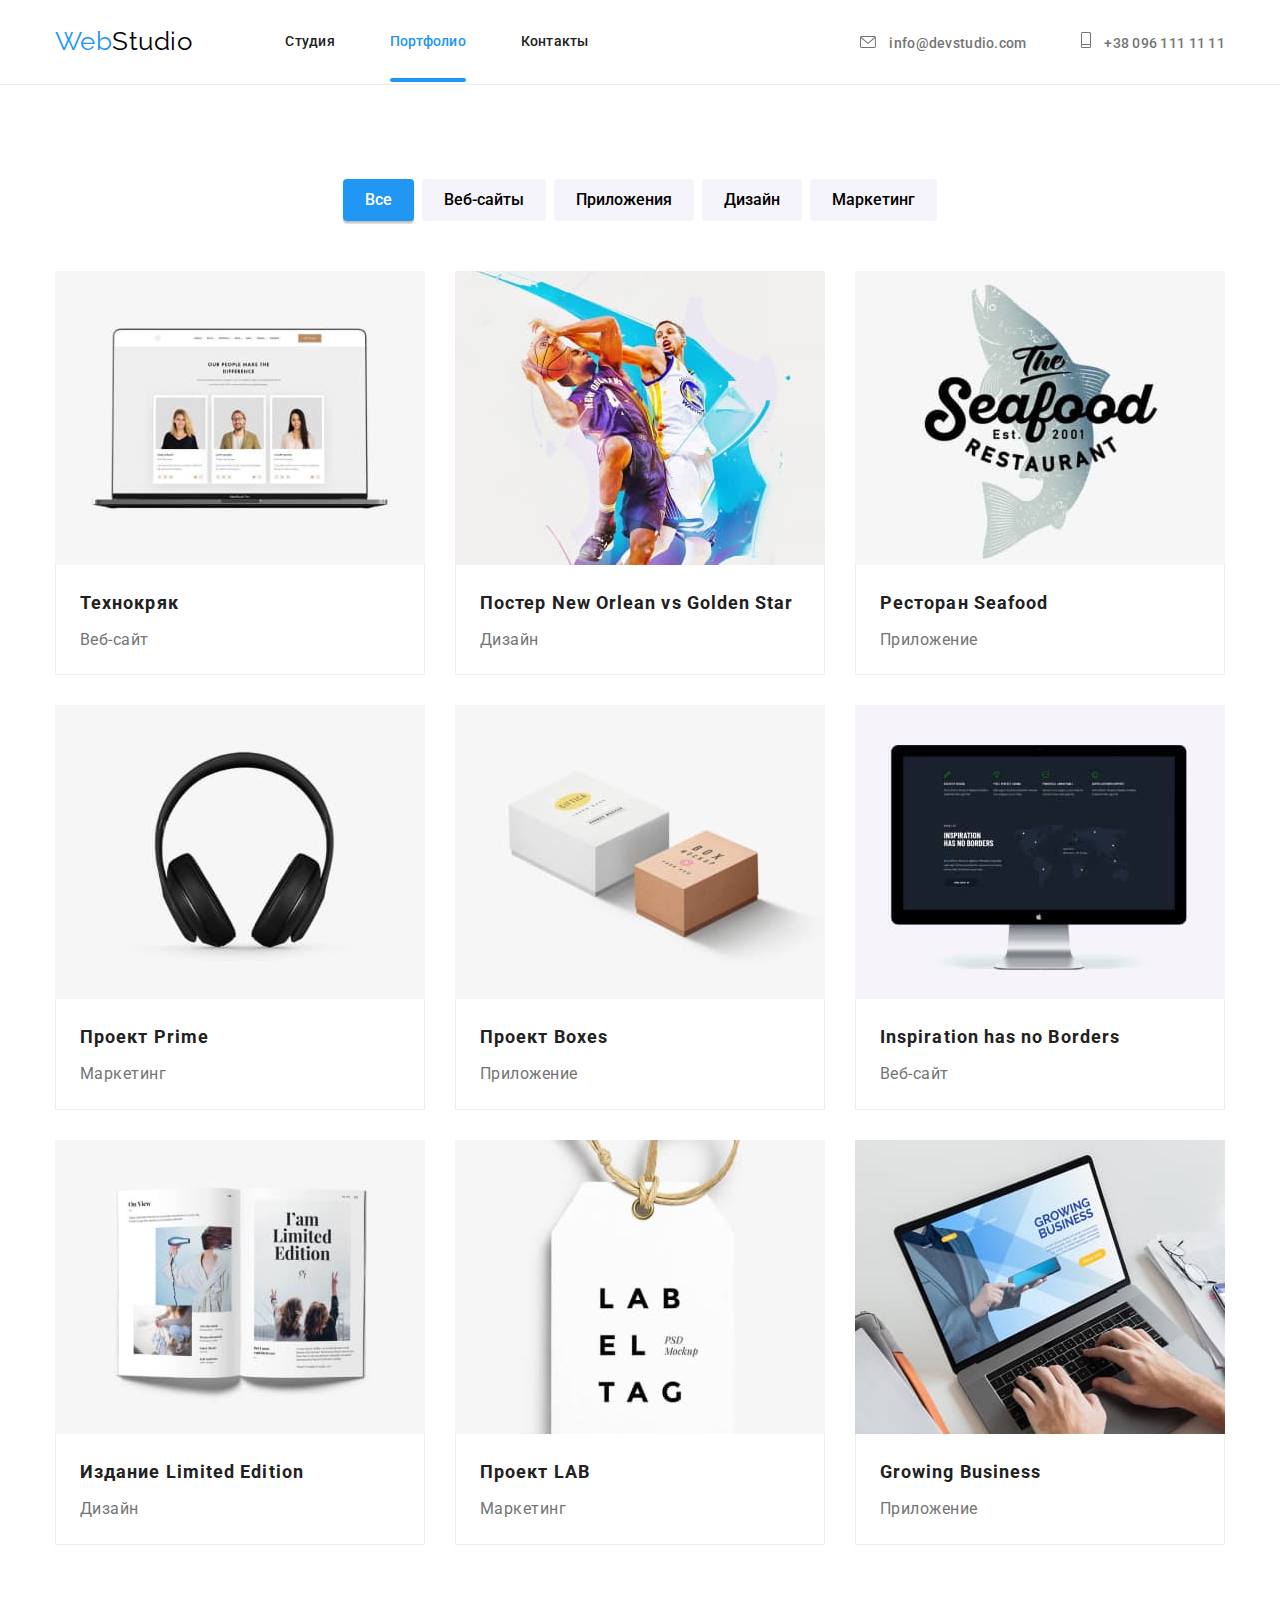
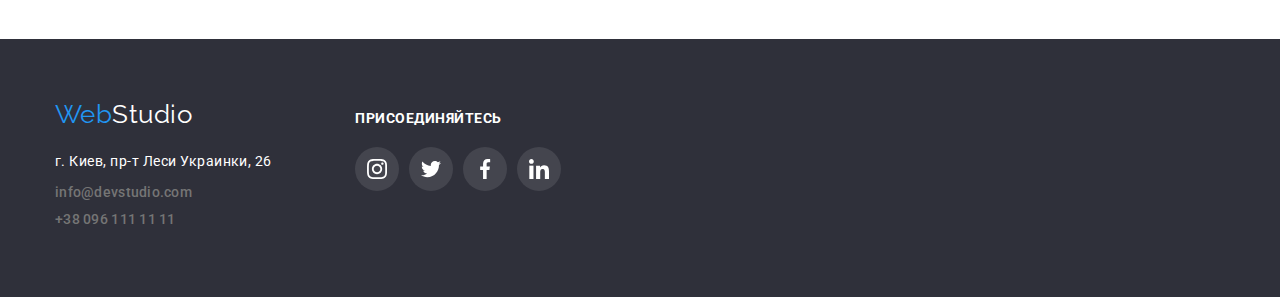
==== commit a163bf1a: "correction made" ====
--- a/portfolio.html
+++ b/portfolio.html
@@ -49,7 +49,7 @@
                 <div class="container ">
                     <h1 class="visually-hidden">Портфолио</h1>
                     <ul class="buttons-list">
-                        <li><button type="button" class="buttons">Все</button></li>
+                        <li><button type="button" class="buttons active">Все</button></li>
                         <li><button type="button" class="buttons">Веб-сайты</button></li>
                         <li><button type="button" class="buttons">Приложения</button></li>
                         <li><button type="button" class="buttons">Дизайн</button></li>
--- a/css/styles.css
+++ b/css/styles.css
@@ -24,6 +24,8 @@
   --clients-icons-border: rgba(175, 177, 184, 1);
   --icons-color: rgb(175, 177, 184);
   --works-bg: rgba(47, 48, 58, 0.8);
+  --modal-bg: rgba(0, 0, 0, 0.2);
+  --modal-btn-close-bg: rgba(0, 0, 0, 0.1);
 }
 body {
   background-color: var(--body-hero-color);
@@ -143,11 +145,7 @@
   height: 4px;
   background-color: var(--accent-color);
   border-radius: 2px;
-  transition: scalex 250ms cubic-bezier(0.4, 0, 0.2, 1);
-  -webkit-transition: scalex 250ms cubic-bezier(0.4, 0, 0.2, 1);
-  -moz-transition: scalex 250ms cubic-bezier(0.4, 0, 0.2, 1);
-  -ms-transition: scalex 250ms cubic-bezier(0.4, 0, 0.2, 1);
-  -o-transition: scalex 250ms cubic-bezier(0.4, 0, 0.2, 1);
+  transition: transform 250ms cubic-bezier(0.4, 0, 0.2, 1);
 }
 .nav-links.active:hover:after {
   transform: scalex(1.3);
@@ -252,6 +250,8 @@
   -ms-border-radius: 4px;
   -o-border-radius: 4px;
 
+  cursor: pointer;
+
   transition: color 250ms cubic-bezier(0.4, 0, 0.2, 1),
     background-color 250ms cubic-bezier(0.4, 0, 0.2, 1);
 }
@@ -261,6 +261,61 @@
   background-color: var(--bnt-bg--color);
 }
 
+/* backdrop */
+
+.backdrop {
+  position: fixed;
+  top: 0;
+  left: 0;
+  z-index: 4;
+
+  width: 100%;
+  height: 100%;
+  background-color: var(--modal-bg);
+
+  opacity: 1;
+  transition: opacity 250ms cubic-bezier(0.4, 0, 0.2, 1);
+}
+.backdrop.is-hidden {
+  opacity: 0;
+  pointer-events: none;
+}
+.backdrop.is-hidden .modal {
+  transform: translate(-50%, -50%) scale(0.7);
+}
+.modal {
+  position: absolute;
+  top: 50%;
+  left: 50%;
+  transform: translate(-50%, -50%) scale(1);
+  transition: transform 250ms cubic-bezier(0.4, 0, 0.2, 1);
+
+  width: 528px;
+  height: 581px;
+  background-color: var(--body-hero-color);
+}
+.modal-close-btn {
+  position: absolute;
+  top: 8px;
+  right: 8px;
+
+  width: 30px;
+  height: 30px;
+  border: 1px solid var(--modal-btn-close-bg);
+  border-radius: 50%;
+  cursor: pointer;
+  background-color: inherit;
+}
+.icon-closing-btn-modal {
+  width: 11px;
+  height: 11px;
+  position: absolute;
+  top: 50%;
+  left: 50%;
+  transform: translate(-50%, -50%);
+}
+.closing-btn-modal-svg {
+}
 /* advantages */
 
 .advantages-list {
@@ -286,6 +341,8 @@
 }
 .advantages-bg-img {
   display: flex;
+  justify-content: center;
+  align-items: center;
   background-color: var(--bnt-bg--color);
   width: 270px;
   height: 120px;
@@ -293,11 +350,8 @@
   border-radius: 4px;
 }
 .icon-advntages {
-  justify-content: center;
-  text-align: center;
   width: 70px;
   height: 70px;
-  margin: auto;
 }
 /* works */
 
@@ -379,29 +433,20 @@
   margin: 0 auto;
   flex-basis: calc(100% / 4 - 10px);
 }
+.list-icons-social li:not(:last-child) {
+  margin-right: 10px;
+}
 .icon-social {
   display: flex;
-  margin: auto;
-
-  width: 20px;
-  height: 20px;
-}
-.icon-social {
-  display: flex;
-  margin: auto;
+  justify-content: center;
+  align-items: center;
   height: 44px;
   width: 44px;
-  margin-right: 10px;
-  transition: background-color 250ms cubic-bezier(0.4, 0, 0.2, 1),
-    fill 250ms cubic-bezier(0.4, 0, 0.2, 1);
-  -webkit-transition: background-color 250ms cubic-bezier(0.4, 0, 0.2, 1);
-  -moz-transition: background-color 250ms cubic-bezier(0.4, 0, 0.2, 1);
-  -ms-transition: background-color 250ms cubic-bezier(0.4, 0, 0.2, 1);
-  -o-transition: background-color 250ms cubic-bezier(0.4, 0, 0.2, 1);
+  border-radius: 50%;
+  transition: background-color 250ms cubic-bezier(0.4, 0, 0.2, 1);
 }
 .icon-logo-social {
-  display: flex;
-  margin: auto;
+  transition: fill 250ms cubic-bezier(0.4, 0, 0.2, 1);
 }
 .icon-social:hover,
 .icon-social:focus {
@@ -443,6 +488,8 @@
 }
 .link-clients {
   display: flex;
+  justify-content: center;
+  align-items: center;
   width: 170px;
   height: 90px;
   border: 1px solid var(--clients-icons-border);
@@ -456,7 +503,6 @@
 }
 .icon-clients {
   display: inline-block;
-  margin: auto;
   fill: var(--icons-color);
   transition: fill 250ms cubic-bezier(0.4, 0, 0.2, 1);
   -webkit-transition: fill 250ms cubic-bezier(0.4, 0, 0.2, 1);
@@ -563,6 +609,7 @@
     color 250ms cubic-bezier(0.4, 0, 0.2, 1),
     box-shadow 250ms cubic-bezier(0.4, 0, 0.2, 1);
 }
+
 .buttons-list > :not(li:last-child) {
   margin-right: 8px;
 }
@@ -572,7 +619,8 @@
   margin-bottom: 50px;
 }
 .buttons:hover,
-.buttons:focus {
+.buttons:focus,
+.buttons.active {
   background-color: var(--accent-color);
   color: var(--body-hero-color);
   box-shadow: var(--buttons-shadow);
@@ -608,6 +656,8 @@
   color: inherit;
 }
 .portfolio-card {
+  cursor: pointer;
+
   transition: box-shadow 250ms cubic-bezier(0.4, 0, 0.2, 1);
   -webkit-transition: box-shadow 250ms cubic-bezier(0.4, 0, 0.2, 1);
   -moz-transition: box-shadow 250ms cubic-bezier(0.4, 0, 0.2, 1);
@@ -618,7 +668,6 @@
 .portfolio-link:hover .portfolio-card,
 .portfolio-link:focus .portfolio-card {
   box-shadow: var(--portfolio-shadow);
-  cursor: pointer;
 }
 
 /* .portfolio-list {
@@ -650,7 +699,7 @@
   right: 0;
 
   transform: translateY(100%);
-  transition: transform 250ms ease;
+  transition: transform 250ms cubic-bezier(0.4, 0, 0.2, 1);
 
   padding: 63px 24px;
   font-size: 18px;
